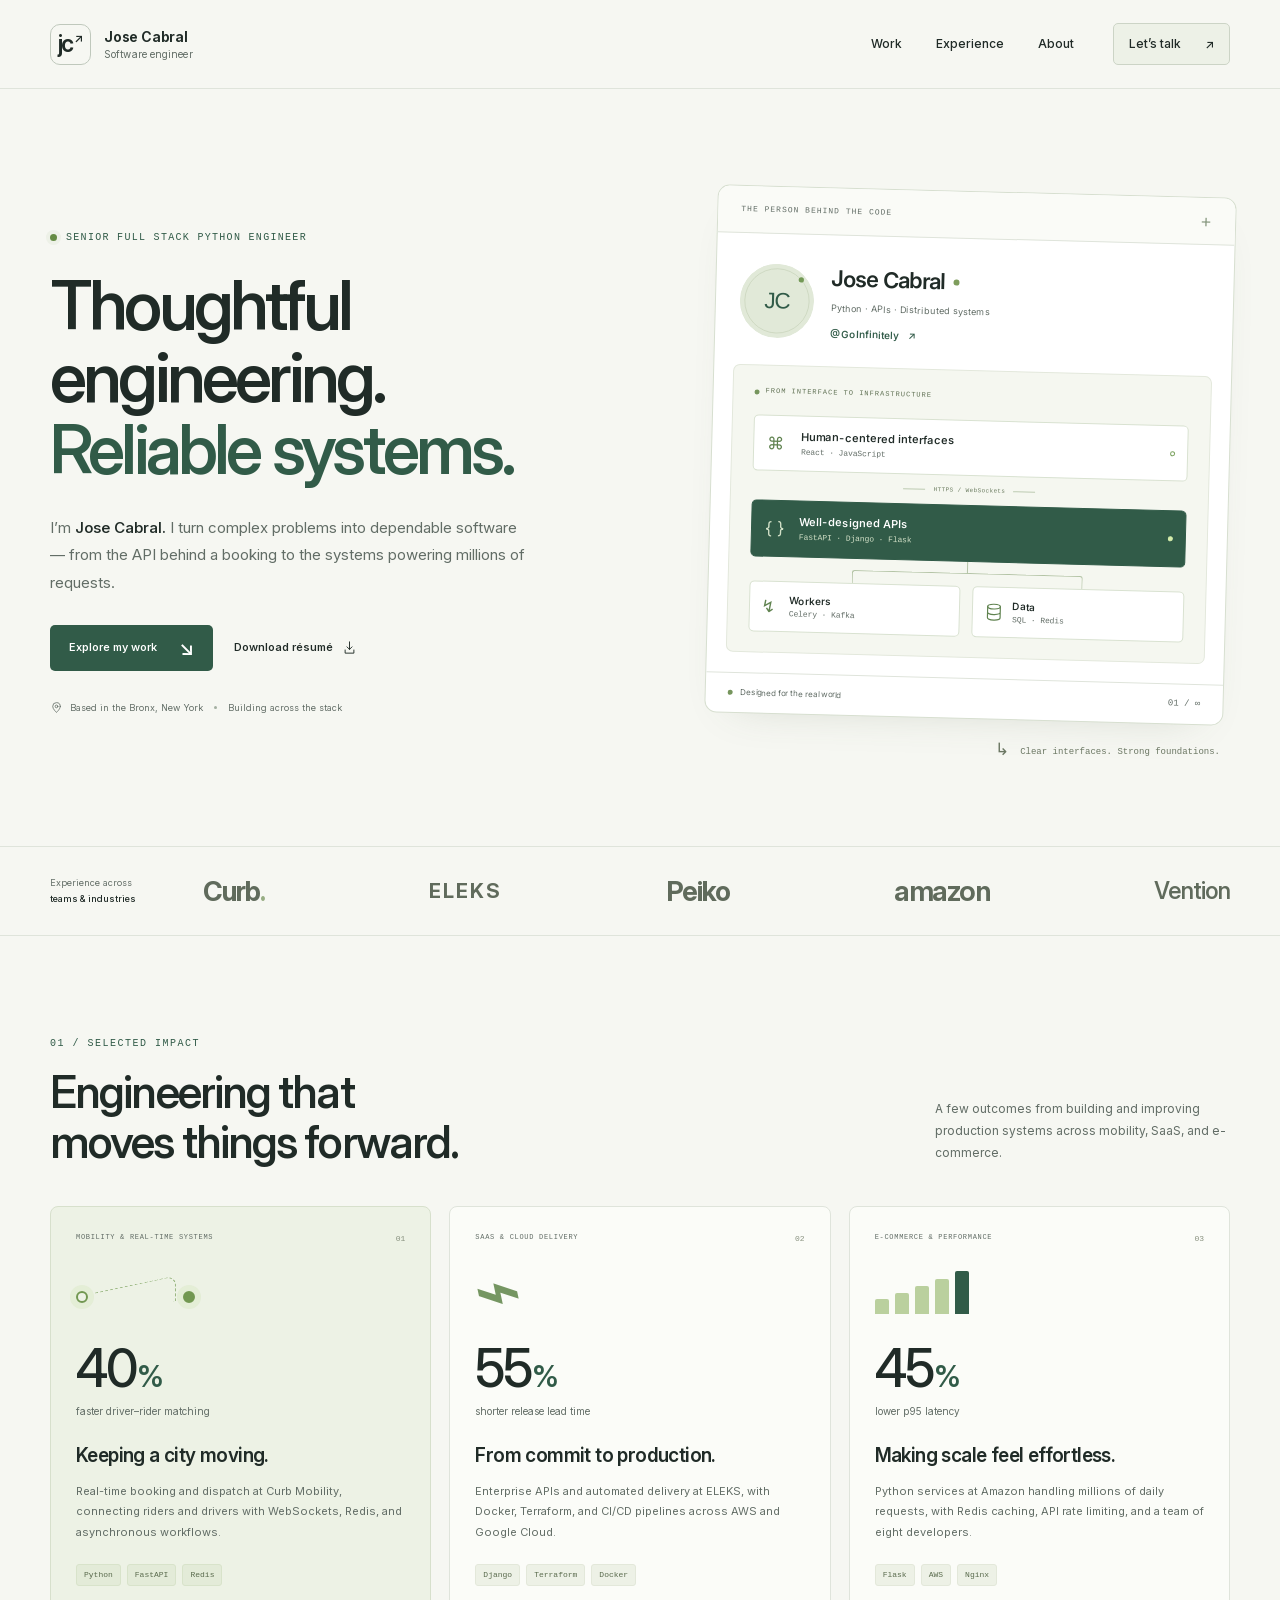
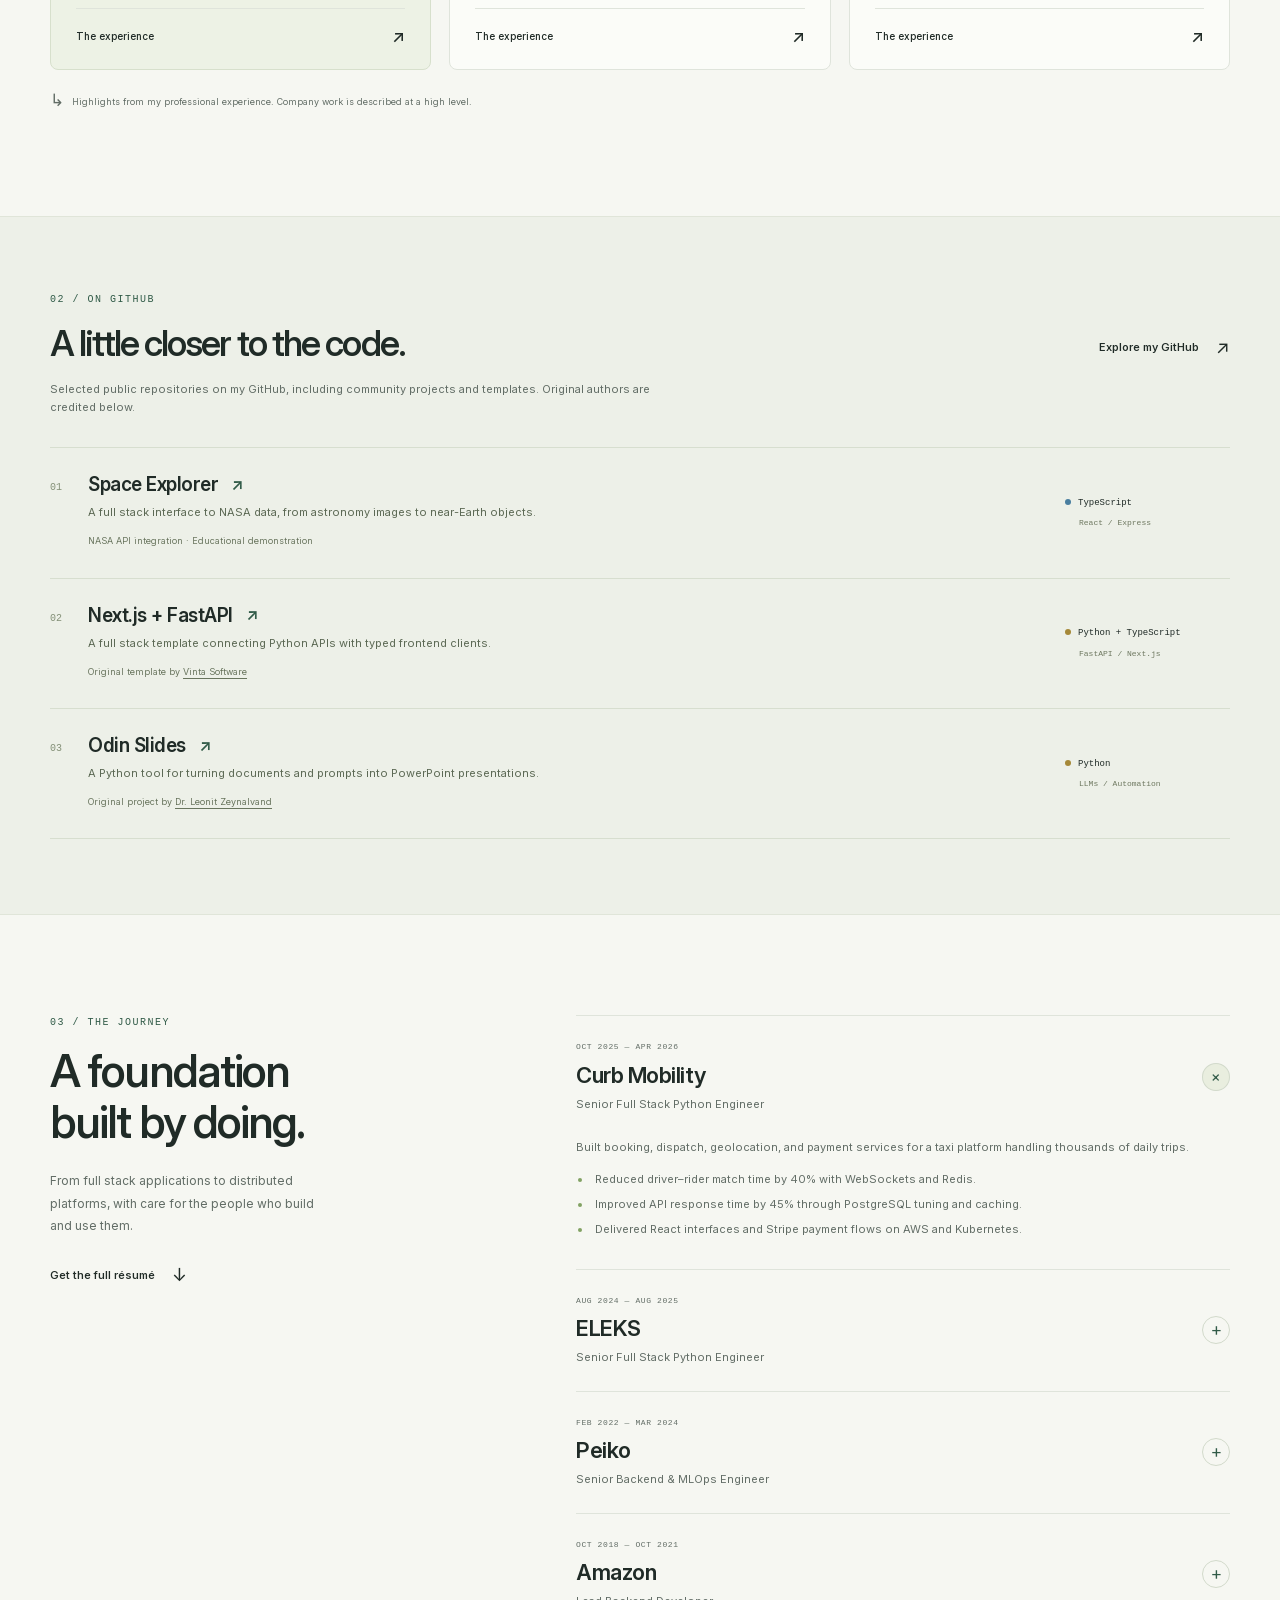
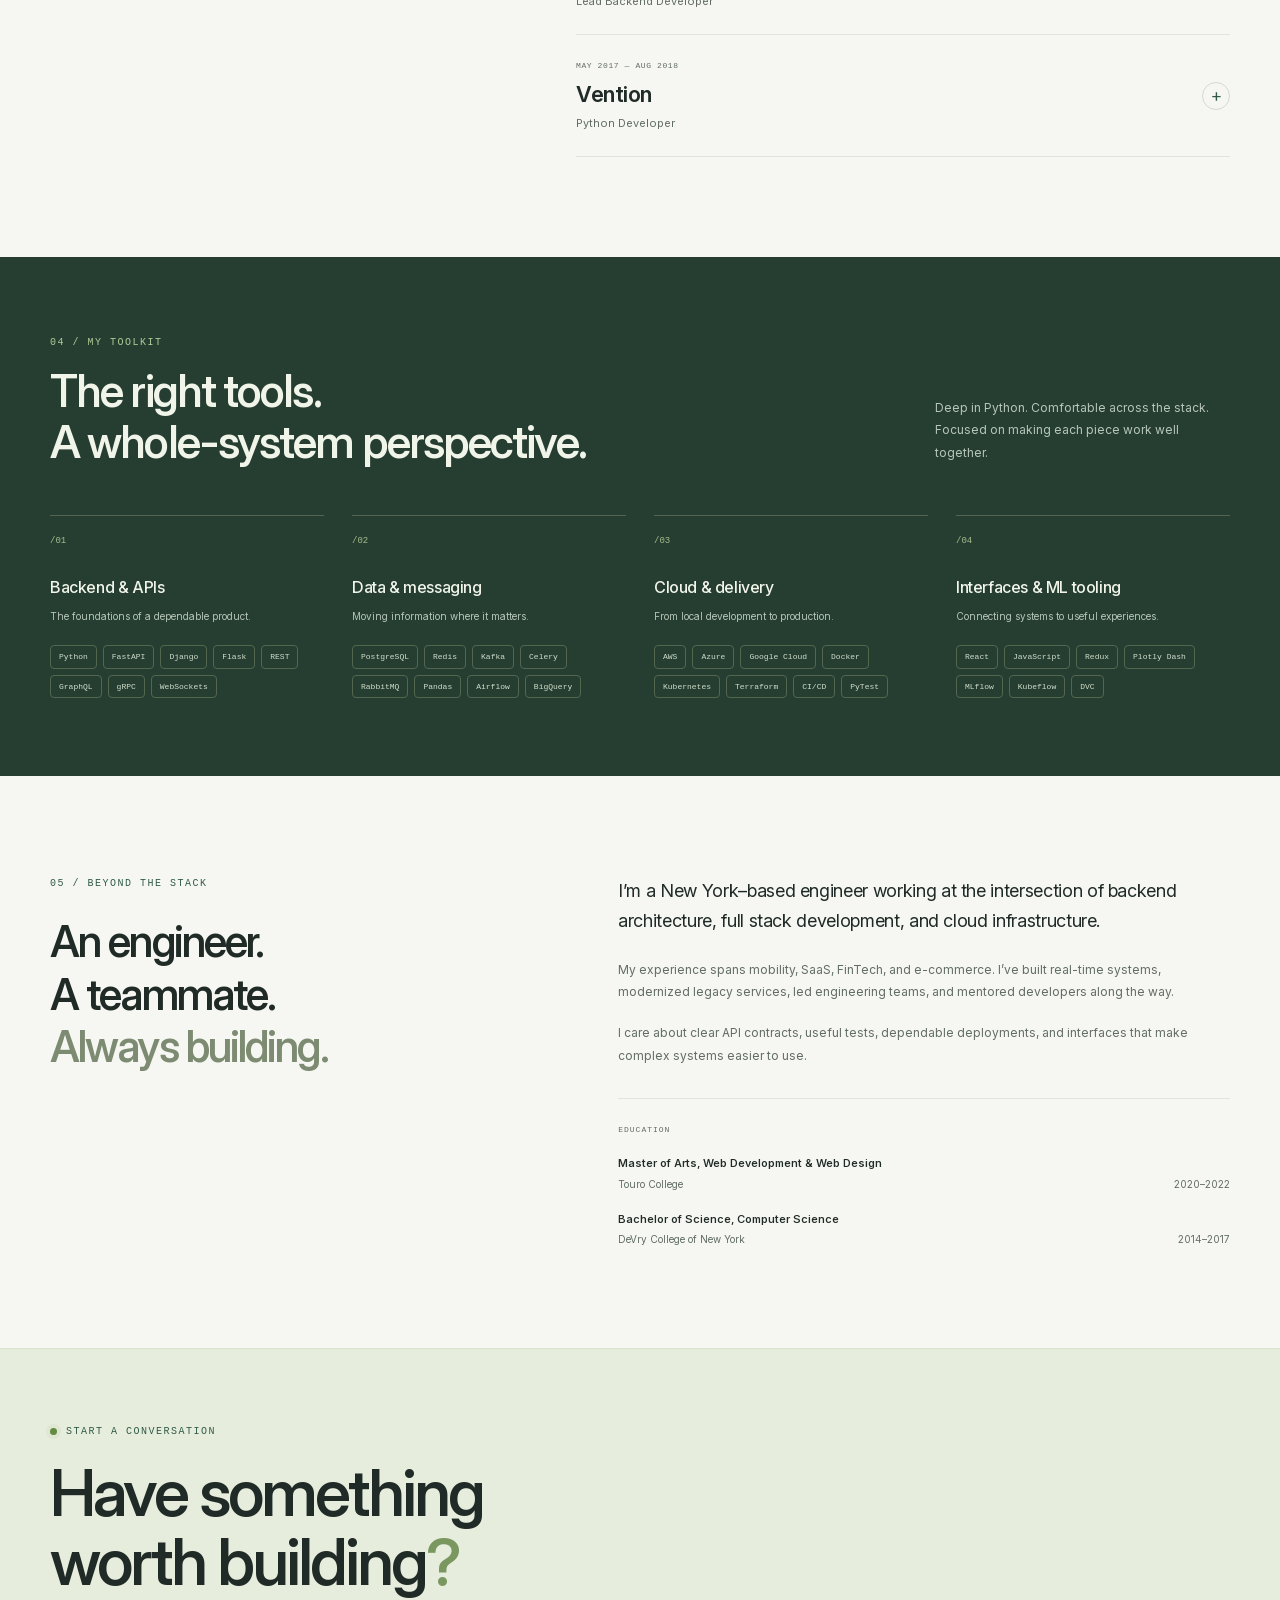
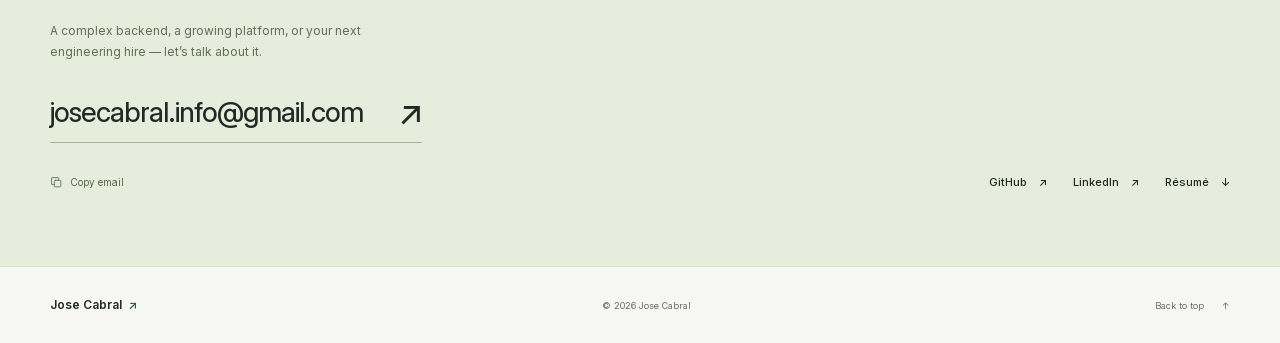
==== docs/index.html @ 4112be31 "Build Jose Cabral portfolio for GitHub Pages" ====
<!doctype html>
<html lang="en">
<head>
  <meta charset="utf-8">
  <meta name="viewport" content="width=device-width, initial-scale=1">
  <meta name="theme-color" content="#f6f7f2">
  <meta name="description" content="Jose Cabral is a senior full stack Python engineer in New York, building reliable APIs, real-time platforms, and distributed systems.">
  <meta property="og:type" content="website">
  <meta property="og:title" content="Jose Cabral — Senior Full Stack Python Engineer">
  <meta property="og:description" content="Thoughtful engineering. Reliable systems. Explore my work in Python, APIs, real-time platforms, and cloud infrastructure.">
  <meta property="og:url" content="https://goinfinitely.github.io/">
  <meta name="twitter:card" content="summary">
  <link rel="canonical" href="https://goinfinitely.github.io/">
  <link rel="icon" type="image/svg+xml" href="assets/favicon.svg">
  <link rel="stylesheet" href="styles.css">
  <script src="script.js" defer></script>
  <title>Jose Cabral — Senior Full Stack Python Engineer</title>
  <script type="application/ld+json">
    {"@context":"https://schema.org","@type":"Person","name":"Jose Cabral","url":"https://goinfinitely.github.io/","jobTitle":"Senior Full Stack Python Engineer","sameAs":["https://github.com/GoInfinitely","https://www.linkedin.com/in/jc-mtd/"],"knowsAbout":["Python","API design","Distributed systems","Cloud infrastructure","React"]}
  </script>
</head>
<body>
  <a class="skip-link" href="#main">Skip to content</a>
  <header class="site-header">
    <div class="container header-inner">
      <a class="brand" href="#home" aria-label="Jose Cabral, home"><span class="brand-mark" aria-hidden="true">jc<span>↗</span></span><span>Jose Cabral<span class="brand-subtitle">Software engineer</span></span></a>
      <button class="menu-toggle" type="button" aria-expanded="false" aria-controls="main-navigation"><span>Menu</span><svg aria-hidden="true" viewBox="0 0 24 24"><path d="M4 8h16M4 16h16"/></svg></button>
      <nav class="main-nav" id="main-navigation" aria-label="Main navigation">
        <a href="#work">Work</a><a href="#experience">Experience</a><a href="#about">About</a><a class="nav-contact" href="#contact">Let’s talk <span aria-hidden="true">↗</span></a>
      </nav>
    </div>
  </header>

  <main id="main">
    <section class="hero container" id="home" aria-labelledby="hero-title">
      <div class="hero-copy">
        <p class="eyebrow"><span class="status-dot" aria-hidden="true"></span> Senior full stack Python engineer</p>
        <h1 id="hero-title">Thoughtful<br>engineering.<br><span>Reliable systems.</span></h1>
        <p class="hero-intro">I’m <strong>Jose Cabral.</strong> I turn complex problems into dependable software — from the API behind a booking to the systems powering millions of requests.</p>
        <div class="hero-actions"><a class="button button-primary" href="#work">Explore my work <span aria-hidden="true">↘</span></a><a class="button button-text" href="assets/jose-cabral-resume.pdf" download>Download résumé <svg class="icon" aria-hidden="true" viewBox="0 0 24 24"><path d="M12 3v12m-4-4 4 4 4-4M5 16v5h14v-5"/></svg></a></div>
        <div class="hero-location"><svg class="icon" aria-hidden="true" viewBox="0 0 24 24"><path d="M19 10c0 5-7 11-7 11S5 15 5 10a7 7 0 0 1 14 0Z"/><circle cx="12" cy="10" r="2.5"/></svg> Based in the Bronx, New York <span class="location-divider" aria-hidden="true"></span> Building across the stack</div>
      </div>
      <div class="hero-visual">
        <div class="engineer-card">
          <div class="card-topline"><span class="mono">THE PERSON BEHIND THE CODE</span><span class="tiny-cross" aria-hidden="true">+</span></div>
          <div class="profile-row">
            <!-- Replace this monogram with assets/jose-cabral.png once the original portrait is supplied. -->
            <img class="portrait" src="assets/portrait.svg" alt="JC monogram" width="84" height="84">
            <div><p class="profile-name">Jose Cabral<span class="profile-dot" aria-hidden="true"></span></p><p class="profile-role">Python · APIs · Distributed systems</p><a class="profile-handle" href="https://github.com/GoInfinitely" target="_blank" rel="noopener noreferrer">@GoInfinitely <span aria-hidden="true">↗</span></a></div>
          </div>
          <div class="architecture" aria-label="My engineering focus: interfaces connected to APIs, workers, and data systems">
            <div class="architecture-caption"><span class="small-dot" aria-hidden="true"></span> FROM INTERFACE TO INFRASTRUCTURE</div>
            <div class="system-node interface-node"><span class="node-icon" aria-hidden="true">⌘</span><span>Human-centered interfaces<small>React · JavaScript</small></span><span class="node-status" aria-hidden="true"></span></div>
            <div class="connector" aria-hidden="true"><span></span><span>HTTPS / WebSockets</span><span></span></div>
            <div class="system-node api-node"><span class="node-icon" aria-hidden="true">{ }</span><span>Well-designed APIs<small>FastAPI · Django · Flask</small></span><span class="node-status" aria-hidden="true"></span></div>
            <div class="branch-connector" aria-hidden="true"></div>
            <div class="system-bottom"><div class="system-node"><span class="node-icon" aria-hidden="true">↯</span><span>Workers<small>Celery · Kafka</small></span></div><div class="system-node"><svg class="node-icon icon" aria-hidden="true" viewBox="0 0 24 24"><ellipse cx="12" cy="5" rx="8" ry="3"/><path d="M4 5v14c0 4 16 4 16 0V5M4 12c0 4 16 4 16 0"/></svg><span>Data<small>SQL · Redis</small></span></div></div>
          </div>
          <div class="card-footer"><span><span class="small-dot" aria-hidden="true"></span> Designed for the real world</span><span class="mono" aria-hidden="true">01 / ∞</span></div>
        </div>
        <div class="visual-note"><span aria-hidden="true">↳</span> Clear interfaces. Strong foundations.</div>
      </div>
    </section>

    <div class="career-strip"><div class="container career-strip-inner"><p>Experience across<br><strong>teams & industries</strong></p><div class="company-names" aria-label="Previous employers"><span>Curb<span class="wordmark-dot">.</span></span><span class="eleks-wordmark">ELEKS</span><span>Peiko</span><span class="amazon-wordmark">amazon</span><span class="vention-wordmark">Vention</span></div></div></div>

    <section class="section container" id="work" aria-labelledby="work-title">
      <div class="section-heading"><div><p class="eyebrow">01 / Selected impact</p><h2 id="work-title">Engineering that<br>moves things forward.</h2></div><p class="section-intro">A few outcomes from building and improving production systems across mobility, SaaS, and e-commerce.</p></div>
      <div class="impact-grid">
        <article class="impact-card impact-featured"><div class="impact-card-top"><span class="category">MOBILITY & REAL-TIME SYSTEMS</span><span class="project-number">01</span></div><div class="impact-symbol route-symbol" aria-hidden="true"><span></span><i></i><span></span></div><div class="impact-metric">40<span>%</span><small>faster driver–rider matching</small></div><h3>Keeping a city moving.</h3><p>Real-time booking and dispatch at Curb Mobility, connecting riders and drivers with WebSockets, Redis, and asynchronous workflows.</p><div class="tags"><span>Python</span><span>FastAPI</span><span>Redis</span></div><a class="card-link" href="#curb">The experience <span aria-hidden="true">↗</span></a></article>
        <article class="impact-card"><div class="impact-card-top"><span class="category">SAAS & CLOUD DELIVERY</span><span class="project-number">02</span></div><div class="impact-symbol release-symbol" aria-hidden="true"><span>⌁</span></div><div class="impact-metric">55<span>%</span><small>shorter release lead time</small></div><h3>From commit to production.</h3><p>Enterprise APIs and automated delivery at ELEKS, with Docker, Terraform, and CI/CD pipelines across AWS and Google Cloud.</p><div class="tags"><span>Django</span><span>Terraform</span><span>Docker</span></div><a class="card-link" href="#eleks">The experience <span aria-hidden="true">↗</span></a></article>
        <article class="impact-card"><div class="impact-card-top"><span class="category">E-COMMERCE & PERFORMANCE</span><span class="project-number">03</span></div><div class="impact-symbol performance-symbol" aria-hidden="true"><i></i><i></i><i></i><i></i><i></i></div><div class="impact-metric">45<span>%</span><small>lower p95 latency</small></div><h3>Making scale feel effortless.</h3><p>Python services at Amazon handling millions of daily requests, with Redis caching, API rate limiting, and a team of eight developers.</p><div class="tags"><span>Flask</span><span>AWS</span><span>Nginx</span></div><a class="card-link" href="#amazon">The experience <span aria-hidden="true">↗</span></a></article>
      </div>
      <div class="section-footnote"><span aria-hidden="true">↳</span> Highlights from my professional experience. Company work is described at a high level.</div>
    </section>

    <section class="code-section section" aria-labelledby="code-title"><div class="container">
      <div class="section-heading"><div><p class="eyebrow">02 / On GitHub</p><h2 id="code-title">A little closer to the code.</h2></div><a class="text-link" href="https://github.com/GoInfinitely?tab=repositories" target="_blank" rel="noopener noreferrer">Explore my GitHub <span aria-hidden="true">↗</span></a></div>
      <p class="code-intro">Selected public repositories on my GitHub, including community projects and templates. Original authors are credited below.</p>
      <div class="repo-list">
        <article class="repo-row"><span class="repo-index" aria-hidden="true">01</span><div class="repo-main"><h3><a href="https://github.com/GoInfinitely/space-explorer" target="_blank" rel="noopener noreferrer">Space Explorer <span aria-hidden="true">↗</span></a></h3><p>A full stack interface to NASA data, from astronomy images to near-Earth objects.</p><span class="repo-credit">NASA API integration · Educational demonstration</span></div><div class="repo-stack"><span class="language-dot typescript" aria-hidden="true"></span>TypeScript <span>React / Express</span></div></article>
        <article class="repo-row"><span class="repo-index" aria-hidden="true">02</span><div class="repo-main"><h3><a href="https://github.com/GoInfinitely/nextjs-fastapi" target="_blank" rel="noopener noreferrer">Next.js + FastAPI <span aria-hidden="true">↗</span></a></h3><p>A full stack template connecting Python APIs with typed frontend clients.</p><span class="repo-credit">Original template by <a href="https://github.com/vintasoftware/nextjs-fastapi-template" target="_blank" rel="noopener noreferrer">Vinta Software</a></span></div><div class="repo-stack"><span class="language-dot python" aria-hidden="true"></span>Python + TypeScript <span>FastAPI / Next.js</span></div></article>
        <article class="repo-row"><span class="repo-index" aria-hidden="true">03</span><div class="repo-main"><h3><a href="https://github.com/GoInfinitely/odin-slides" target="_blank" rel="noopener noreferrer">Odin Slides <span aria-hidden="true">↗</span></a></h3><p>A Python tool for turning documents and prompts into PowerPoint presentations.</p><span class="repo-credit">Original project by <a href="https://github.com/leonid20000/odin-slides" target="_blank" rel="noopener noreferrer">Dr. Leonit Zeynalvand</a></span></div><div class="repo-stack"><span class="language-dot python" aria-hidden="true"></span>Python <span>LLMs / Automation</span></div></article>
      </div>
    </div></section>

    <section class="section container experience-section" id="experience" aria-labelledby="experience-title">
      <div class="experience-heading"><p class="eyebrow">03 / The journey</p><h2 id="experience-title">A foundation<br>built by doing.</h2><p>From full stack applications to distributed platforms, with care for the people who build and use them.</p><a class="text-link" href="assets/jose-cabral-resume.pdf" download>Get the full résumé <span aria-hidden="true">↓</span></a></div>
      <div class="timeline">
        <details class="experience-item" id="curb" open><summary><div><span class="experience-date">OCT 2025 — APR 2026</span><h3>Curb Mobility</h3><span class="experience-role">Senior Full Stack Python Engineer</span></div><span class="expand-icon" aria-hidden="true">+</span></summary><div class="experience-details"><p>Built booking, dispatch, geolocation, and payment services for a taxi platform handling thousands of daily trips.</p><ul><li>Reduced driver–rider match time by 40% with WebSockets and Redis.</li><li>Improved API response time by 45% through PostgreSQL tuning and caching.</li><li>Delivered React interfaces and Stripe payment flows on AWS and Kubernetes.</li></ul></div></details>
        <details class="experience-item" id="eleks"><summary><div><span class="experience-date">AUG 2024 — AUG 2025</span><h3>ELEKS</h3><span class="experience-role">Senior Full Stack Python Engineer</span></div><span class="expand-icon" aria-hidden="true">+</span></summary><div class="experience-details"><p>Delivered enterprise SaaS features, scalable APIs, and event-driven services with FastAPI, Django, Kafka, and Celery.</p><ul><li>Shortened release lead time by 55% with automated CI/CD pipelines.</li><li>Accelerated terabyte-scale ETL pipelines by 60%.</li><li>Raised test coverage to 90% with automated PyTest suites.</li></ul></div></details>
        <details class="experience-item" id="peiko"><summary><div><span class="experience-date">FEB 2022 — MAR 2024</span><h3>Peiko</h3><span class="experience-role">Senior Backend & MLOps Engineer</span></div><span class="expand-icon" aria-hidden="true">+</span></summary><div class="experience-details"><p>Modernized backend services and data infrastructure for FinTech platforms across AWS, Azure, and Google Cloud.</p><ul><li>Raised release frequency by 45% through a migration to microservices.</li><li>Improved reliability by 40% with Docker and Kubernetes deployments.</li><li>Built streaming pipelines, subscription billing, and reporting APIs.</li></ul></div></details>
        <details class="experience-item" id="amazon"><summary><div><span class="experience-date">OCT 2018 — OCT 2021</span><h3>Amazon</h3><span class="experience-role">Lead Backend Developer</span></div><span class="expand-icon" aria-hidden="true">+</span></summary><div class="experience-details"><p>Led eight developers modernizing Python services for e-commerce applications serving millions of requests each day.</p><ul><li>Reduced p95 latency by 45% using Redis caching and Nginx rate limiting.</li><li>Created asynchronous order processing and inventory synchronization with Celery.</li><li>Built data pipelines with Airflow and automated zero-downtime deployments.</li></ul></div></details>
        <details class="experience-item" id="vention"><summary><div><span class="experience-date">MAY 2017 — AUG 2018</span><h3>Vention</h3><span class="experience-role">Python Developer</span></div><span class="expand-icon" aria-hidden="true">+</span></summary><div class="experience-details"><p>Built full stack applications using Django, Flask, and React, alongside real-time data APIs and cloud infrastructure.</p><ul><li>Increased deployment speed by 50% through service decomposition.</li><li>Improved database performance by 40% through SQL and NoSQL query tuning.</li><li>Coached junior developers on Flask and Django development practices.</li></ul></div></details>
      </div>
    </section>

    <section class="expertise-section section" aria-labelledby="expertise-title"><div class="container"><div class="section-heading"><div><p class="eyebrow">04 / My toolkit</p><h2 id="expertise-title">The right tools.<br>A whole-system perspective.</h2></div><p class="section-intro">Deep in Python. Comfortable across the stack. Focused on making each piece work well together.</p></div><div class="expertise-grid">
      <div class="expertise-group"><span class="expertise-number">/01</span><h3>Backend & APIs</h3><p>The foundations of a dependable product.</p><div class="skill-tags"><span>Python</span><span>FastAPI</span><span>Django</span><span>Flask</span><span>REST</span><span>GraphQL</span><span>gRPC</span><span>WebSockets</span></div></div>
      <div class="expertise-group"><span class="expertise-number">/02</span><h3>Data & messaging</h3><p>Moving information where it matters.</p><div class="skill-tags"><span>PostgreSQL</span><span>Redis</span><span>Kafka</span><span>Celery</span><span>RabbitMQ</span><span>Pandas</span><span>Airflow</span><span>BigQuery</span></div></div>
      <div class="expertise-group"><span class="expertise-number">/03</span><h3>Cloud & delivery</h3><p>From local development to production.</p><div class="skill-tags"><span>AWS</span><span>Azure</span><span>Google Cloud</span><span>Docker</span><span>Kubernetes</span><span>Terraform</span><span>CI/CD</span><span>PyTest</span></div></div>
      <div class="expertise-group"><span class="expertise-number">/04</span><h3>Interfaces & ML tooling</h3><p>Connecting systems to useful experiences.</p><div class="skill-tags"><span>React</span><span>JavaScript</span><span>Redux</span><span>Plotly Dash</span><span>MLflow</span><span>Kubeflow</span><span>DVC</span></div></div>
    </div></div></section>

    <section class="section container about-section" id="about" aria-labelledby="about-title"><div><p class="eyebrow">05 / Beyond the stack</p><h2 id="about-title">An engineer.<br>A teammate.<br><span class="muted-heading">Always building.</span></h2></div><div class="about-copy"><p class="large-copy">I’m a New York–based engineer working at the intersection of backend architecture, full stack development, and cloud infrastructure.</p><p>My experience spans mobility, SaaS, FinTech, and e-commerce. I’ve built real-time systems, modernized legacy services, led engineering teams, and mentored developers along the way.</p><p>I care about clear API contracts, useful tests, dependable deployments, and interfaces that make complex systems easier to use.</p><div class="education"><span class="mono">EDUCATION</span><div><h3>Master of Arts, Web Development & Web Design</h3><p>Touro College <span>2020–2022</span></p></div><div><h3>Bachelor of Science, Computer Science</h3><p>DeVry College of New York <span>2014–2017</span></p></div></div></div></section>

    <section class="contact-section" id="contact" aria-labelledby="contact-title"><div class="container contact-inner"><p class="eyebrow"><span class="status-dot" aria-hidden="true"></span> Start a conversation</p><h2 id="contact-title">Have something<br>worth building<span>?</span></h2><p>A complex backend, a growing platform, or your next engineering hire — let’s talk about it.</p><a class="contact-email" href="mailto:josecabral.info@gmail.com">josecabral.info@gmail.com <span aria-hidden="true">↗</span></a><div class="contact-bottom"><button class="copy-email" type="button" data-email="josecabral.info@gmail.com"><svg class="icon" aria-hidden="true" viewBox="0 0 24 24"><rect x="8" y="8" width="12" height="12" rx="2"/><path d="M16 8V4a1 1 0 0 0-1-1H4a1 1 0 0 0-1 1v11a1 1 0 0 0 1 1h4"/></svg><span>Copy email</span></button><div class="social-links"><a href="https://github.com/GoInfinitely" target="_blank" rel="noopener noreferrer">GitHub <span aria-hidden="true">↗</span></a><a href="https://www.linkedin.com/in/jc-mtd/" target="_blank" rel="noopener noreferrer">LinkedIn <span aria-hidden="true">↗</span></a><a href="assets/jose-cabral-resume.pdf" download>Résumé <span aria-hidden="true">↓</span></a></div></div><p class="copy-status" role="status" aria-live="polite"></p></div></section>
  </main>
  <footer class="site-footer container"><a class="footer-brand" href="#home">Jose Cabral<span aria-hidden="true">↗</span></a><p>© <span id="year">2026</span> Jose Cabral</p><a href="#home">Back to top <span aria-hidden="true">↑</span></a></footer>
</body>
</html>
---- docs/styles.css ----
@font-face{font-family:Inter;src:url('assets/inter-latin.woff2') format('woff2');font-style:normal;font-weight:100 900;font-display:swap}
:root{--paper:#f6f7f2;--white:#fff;--ink:#202b27;--muted:#626d66;--green:#315b48;--lime:#d5edab;--line:#dfe4db;--pale:#edf1e7;--mono:'SFMono-Regular',Consolas,'Liberation Mono',monospace}
*{box-sizing:border-box}
html{scroll-behavior:smooth;scroll-padding-top:108px}
body{margin:0;background:var(--paper);color:var(--ink);font-family:Inter,-apple-system,BlinkMacSystemFont,'Segoe UI',sans-serif;font-size:15px;line-height:1.7;-webkit-font-smoothing:antialiased}
::selection{background:var(--lime);color:var(--ink)}
a{color:inherit;text-decoration:none}
button{font:inherit}
button,a,summary{-webkit-tap-highlight-color:transparent}
button,a,summary{touch-action:manipulation}
a:focus-visible,button:focus-visible,summary:focus-visible{outline:3px solid #608c39;outline-offset:6px;border-radius:3px}
button{cursor:pointer}
svg{display:inline-block;fill:none;stroke:currentColor;stroke-width:1.5;stroke-linecap:round;stroke-linejoin:round}
h1,h2,h3,p{margin-top:0}
h1,h2,h3{line-height:1.12}
h2{font-size:clamp(32px,3.5vw,45px);font-weight:550;letter-spacing:-1.9px;margin-bottom:0}
h3{font-weight:600}
.container{width:min(1180px,calc(100% - 96px));margin-inline:auto}
.icon{width:19px;height:19px;flex-shrink:0;vertical-align:middle}
.mono,.eyebrow,.category,.experience-date,.repo-index,.project-number,.expertise-number{font-family:var(--mono)}
.eyebrow{font-size:10px;line-height:1.5;font-weight:500;letter-spacing:1.5px;text-transform:uppercase;color:var(--green);display:flex;align-items:center;gap:9px;margin-bottom:24px}
.status-dot{width:7px;height:7px;border-radius:50%;background:#648b43;box-shadow:0 0 0 4px #648b4310;flex-shrink:0}
.small-dot{display:inline-block;width:5px;height:5px;border-radius:50%;background:#76955d}
.skip-link{position:fixed;top:12px;left:12px;background:var(--ink);color:white;padding:12px 18px;z-index:100;transform:translateY(-160%)}
.skip-link:focus{transform:translateY(0)}
.site-header{position:sticky;top:0;z-index:20;background:#f6f7f2f5;backdrop-filter:blur(15px);border-bottom:1px solid var(--line)}
.header-inner{height:88px;display:flex;justify-content:space-between;align-items:center}
.brand{display:flex;gap:13px;align-items:center;font-size:14px;font-weight:650;line-height:1.5;letter-spacing:-.2px}
.brand-mark{display:flex;align-items:center;justify-content:center;width:41px;height:41px;border:1px solid #bfc8bc;border-radius:10px;font-size:23px;font-weight:600;letter-spacing:-2px;gap:2px}
.brand-mark>span{font-size:12px;align-self:flex-start;padding-top:4px;letter-spacing:0}
.brand-subtitle{display:block;color:var(--muted);font-size:10px;font-weight:400;letter-spacing:.1px}
.main-nav{display:flex;align-items:center;gap:34px;font-size:12px;font-weight:500}
.main-nav a{transition:color .2s}
.main-nav a:hover{color:var(--green)}
.main-nav .nav-contact{border:1px solid #ccd4c6;border-radius:5px;padding:10px 15px;margin-left:5px;display:flex;gap:24px;background:#edf1e7}
.menu-toggle{display:none}
.hero{padding-top:90px;padding-bottom:80px;display:grid;grid-template-columns:1.14fr 1fr;gap:70px;align-items:center}
.hero .eyebrow{margin-bottom:25px;font-size:10px;letter-spacing:1.3px}
h1{font-size:clamp(45px,5.3vw,68px);font-weight:560;line-height:1.06;letter-spacing:-3.8px;margin-bottom:28px}
h1>span{color:var(--green)}
.hero-intro{max-width:485px;color:var(--muted);font-size:15px;line-height:1.85;margin-bottom:28px}
.hero-intro strong{font-weight:550;color:var(--ink)}
.hero-actions{display:flex;align-items:center;gap:21px;flex-wrap:wrap}
.button{font-size:11px;font-weight:550;display:inline-flex;align-items:center;gap:22px;min-height:46px;border-radius:5px;transition:background .2s,transform .2s}
.button-primary{background:var(--green);color:#fff;padding:12px 19px}
.button-primary:hover{background:#254836;transform:translateY(-2px)}
.button-primary>span{font-size:20px;line-height:1}
.button-text{gap:9px;color:var(--ink)}
.button-text:hover{color:var(--green)}
.button-text .icon{width:15px;height:15px}
.hero-location{display:flex;align-items:center;gap:7px;margin-top:29px;font-size:9px;color:var(--muted);flex-wrap:wrap}
.hero-location .icon{width:13px;height:13px}
.location-divider{width:3px;height:3px;border-radius:50%;background:#a3afa1;margin-inline:4px}
.hero-visual{position:relative;padding:12px 0 0}
.engineer-card{background:#fff;border:1px solid #d7dfd0;border-radius:12px;box-shadow:0 18px 45px -30px #53634b40;transform:rotate(1.5deg);overflow:hidden;position:relative}
.card-topline{display:flex;justify-content:space-between;align-items:center;padding:14px 23px;border-bottom:1px solid var(--line);background:#fafbf7}
.card-topline .mono{font-size:8px;letter-spacing:1px;color:var(--muted)}
.tiny-cross{line-height:1;color:#94a38d;font-size:18px}
.profile-row{display:flex;gap:17px;align-items:center;padding:25px 24px 22px}
.portrait{width:74px;height:74px;object-fit:cover;object-position:center;border-radius:50%;background:#e5ebdf;flex-shrink:0}
.profile-name{font-weight:600;font-size:22px;letter-spacing:-.7px;margin-bottom:3px;display:flex;align-items:center;gap:9px}
.profile-dot{background:#7e9d5c;border-radius:50%;width:6px;height:6px}
.profile-role{font-size:9px;color:var(--muted);margin:0 0 3px}
.profile-handle{font-size:10px;color:var(--green);font-weight:550}
.profile-handle span{margin-left:6px}
.architecture{margin:0 19px 20px;padding:20px 21px;background-color:#f5f7f0;background-image:radial-gradient(#d9e0d0 .7px,transparent .7px);background-size:12px 12px;border:1px solid #e3e8dc;border-radius:7px}
.architecture-caption{font-family:var(--mono);font-size:7px;letter-spacing:1px;color:#617255;display:flex;gap:6px;align-items:center;margin-bottom:17px}
.system-node{display:flex;align-items:center;gap:11px;background:#fff;padding:12px 13px;border:1px solid #d9e2d1;border-radius:5px;font-size:11px;font-weight:550;position:relative;line-height:1.6}
.system-node small{display:block;font-family:var(--mono);font-size:8px;font-weight:400;letter-spacing:-.1px;color:var(--muted)}
.node-icon{font-size:17px;color:#608350;font-weight:400;width:23px;flex-shrink:0;line-height:1}
.node-status{position:absolute;right:12px;width:5px;height:5px;border:1px solid #7da361;border-radius:50%}
.api-node{background:var(--green);border-color:var(--green);color:#fff}
.api-node small,.api-node .node-icon{color:#d2e0c7}
.api-node .node-status{background:var(--lime);border-color:var(--lime)}
.connector{display:flex;align-items:center;justify-content:center;gap:8px;height:29px;font-size:6px;letter-spacing:.4px;font-family:var(--mono);color:#6c7d61}
.connector span:first-child,.connector span:last-child{width:22px;height:1px;background:#bdcbb2}
.branch-connector{height:24px;width:53%;margin:auto;position:relative}
.branch-connector:before{content:'';position:absolute;width:1px;height:12px;top:0;left:50%;background:#b4c4a6}
.branch-connector:after{content:'';position:absolute;left:0;right:0;top:11px;bottom:0;border:1px solid #b4c4a6;border-bottom:0;border-radius:3px 3px 0 0}
.system-bottom{display:grid;grid-template-columns:1fr 1fr;gap:12px}
.system-bottom .system-node{padding:10px 11px;gap:8px;font-size:10px}
.system-bottom .node-icon{width:20px}
.card-footer{padding:12px 22px;border-top:1px solid var(--line);font-size:8px;color:var(--muted);display:flex;align-items:center;justify-content:space-between}
.card-footer>span:first-child{display:flex;align-items:center;gap:7px}
.card-footer .mono{font-size:9px}
.visual-note{font-family:var(--mono);font-size:9px;color:#6c7864;margin-top:18px;text-align:right;padding-right:10px}
.visual-note span{font-size:17px;vertical-align:middle;margin-right:6px}
.career-strip{border-block:1px solid var(--line)}
.career-strip-inner{display:flex;align-items:center;gap:67px;padding-block:28px}
.career-strip p{font-size:9px;line-height:1.8;color:var(--muted);flex-shrink:0;margin:0}
.career-strip strong{font-weight:500;color:var(--ink)}
.company-names{display:flex;align-items:center;justify-content:space-between;gap:30px;flex:1;color:#606b5c}
.company-names>span{font-size:27px;font-weight:700;line-height:1;letter-spacing:-1px}
.wordmark-dot{color:#97ad83}
.company-names .eleks-wordmark{letter-spacing:2px;font-size:20px}
.company-names .amazon-wordmark{font-weight:650;letter-spacing:-1.5px;font-size:28px}
.company-names .vention-wordmark{font-size:23px;font-weight:550}
.section{padding-block:100px}
.section-heading{display:flex;justify-content:space-between;align-items:flex-end;gap:45px;margin-bottom:38px}
.section-heading .eyebrow{margin-bottom:16px}
.section-intro{max-width:295px;font-size:12px;color:var(--muted);line-height:1.85;margin-bottom:3px}
.impact-grid{display:grid;grid-template-columns:repeat(3,1fr);gap:18px}
.impact-card{padding:25px 25px 18px;border:1px solid var(--line);border-radius:8px;background:#fbfcf8;display:flex;flex-direction:column;position:relative;overflow:hidden}
.impact-card-top{display:flex;align-items:center;justify-content:space-between;gap:10px}
.category{font-size:7px;letter-spacing:.7px;color:var(--muted)}
.project-number{font-size:8px;color:#88917f}
.impact-symbol{height:63px;margin-top:20px;display:flex;align-items:center}
.route-symbol{gap:0}
.route-symbol>span{display:block;width:12px;height:12px;border-radius:50%;border:2px solid #729851;box-shadow:0 0 0 6px #c6dda740}
.route-symbol>span:last-child{background:#729851}
.route-symbol>i{display:block;width:81px;height:26px;border-top:1px dashed #9ab782;border-right:1px dashed #9ab782;transform:skewY(-12deg);border-radius:0 10px 0 0;margin:0 7px}
.release-symbol span{font-size:79px;font-family:var(--mono);line-height:1;font-weight:400;color:#759662;transform:rotate(-12deg)}
.performance-symbol{gap:6px;align-items:flex-end;padding-bottom:14px}
.performance-symbol i{width:14px;background:#bad09e;border-radius:2px 2px 0 0;height:15px}
.performance-symbol i:nth-child(2){height:21px}.performance-symbol i:nth-child(3){height:28px}.performance-symbol i:nth-child(4){height:35px}.performance-symbol i:nth-child(5){height:43px;background:var(--green)}
.impact-metric{font-size:52px;line-height:1.1;letter-spacing:-2px;font-weight:500;margin:12px 0 25px}
.impact-metric>span{font-size:30px;letter-spacing:-1px;margin-left:1px;color:var(--green)}
.impact-metric small{display:block;font-size:10px;letter-spacing:0;margin-top:7px;line-height:1.5;color:var(--muted);font-weight:400}
.impact-card h3{font-size:19px;letter-spacing:-.6px;margin-bottom:12px;line-height:1.3}
.impact-card>p{font-size:11px;line-height:1.85;color:var(--muted);margin-bottom:22px;flex:1}
.tags{display:flex;flex-wrap:wrap;gap:6px;margin-bottom:22px}
.tags>span{font-size:8px;font-family:var(--mono);padding:3px 7px;background:#edf1e6;border:1px solid #e3e8da;border-radius:3px;color:#596a4c}
.card-link{display:flex;justify-content:space-between;border-top:1px solid var(--line);padding-top:13px;font-size:10px;font-weight:500;align-items:center}
.card-link>span{font-size:17px;transition:transform .2s}
.card-link:hover>span{transform:translate(2px,-2px)}
.impact-featured{background:#edf2e5;border-color:#d7e0cc}
.impact-featured .tags>span{background:#e3ebd8;border-color:#d8e3ca}
.section-footnote{display:flex;align-items:center;gap:8px;color:var(--muted);font-size:9px;margin-top:18px}
.section-footnote>span{font-family:var(--mono);font-size:17px}
.code-section{background:#edf0e8;border-block:1px solid #e0e5d9;padding-block:75px}
.code-section h2{font-size:36px}
.code-section .section-heading{margin-bottom:16px}
.text-link{font-size:11px;font-weight:550;display:inline-flex;align-items:center;gap:17px;white-space:nowrap;min-height:32px}
.text-link:hover{color:var(--green)}
.text-link>span{font-size:18px;font-weight:400}
.code-intro{font-size:11px;color:var(--muted);max-width:620px;margin-bottom:30px}
.repo-row{display:flex;align-items:center;gap:26px;border-top:1px solid #d7decf;padding:26px 0}
.repo-row:last-child{border-bottom:1px solid #d7decf}
.repo-index{color:#849077;font-size:10px;align-self:flex-start;margin-top:5px}
.repo-main{flex:1}
.repo-main h3{font-size:19px;letter-spacing:-.5px;margin-bottom:8px}
.repo-main h3 a{display:inline-flex;align-items:center;gap:13px}
.repo-main h3 a>span{font-size:16px;color:var(--green);transition:transform .2s}
.repo-main h3 a:hover>span{transform:translate(2px,-2px)}
.repo-main p{font-size:11px;color:#5c6954;margin-bottom:4px}
.repo-credit{font-size:9px;color:#69755e}
.repo-credit a{text-decoration:underline;text-underline-offset:3px}
.repo-stack{font-family:var(--mono);font-size:9px;min-width:165px}
.repo-stack>span:last-child{display:block;font-size:8px;color:#6d775f;margin-top:5px;margin-left:14px}
.language-dot{display:inline-block;width:6px;height:6px;border-radius:50%;margin-right:7px}
.language-dot.typescript{background:#497e9f}.language-dot.python{background:#a58838}
.experience-section{display:grid;grid-template-columns:1fr 1.5fr;gap:90px}
.experience-heading .eyebrow{margin-bottom:16px}
.experience-heading h2{margin-bottom:23px}
.experience-heading>p:not(.eyebrow){font-size:12px;line-height:1.9;max-width:270px;color:var(--muted);margin-bottom:21px}
.timeline{border-top:1px solid var(--line)}
.experience-item{border-bottom:1px solid var(--line);scroll-margin-top:110px}
.experience-item summary{list-style:none;display:flex;align-items:center;justify-content:space-between;gap:15px;cursor:pointer;padding:24px 0}
.experience-item summary::-webkit-details-marker{display:none}
.experience-date{font-size:8px;letter-spacing:.6px;color:var(--muted);display:block;margin-bottom:9px}
.experience-item h3{font-size:22px;letter-spacing:-.5px;margin-bottom:7px}
.experience-role{display:block;font-size:11px;color:var(--muted)}
.expand-icon{border:1px solid #d2dacb;border-radius:50%;width:28px;height:28px;display:flex;align-items:center;justify-content:center;font-size:18px;font-weight:350;color:var(--green);transition:transform .2s;flex-shrink:0}
.experience-item[open] .expand-icon{transform:rotate(45deg);background:#e9eedf}
.experience-details{padding:0 30px 24px 0;color:var(--muted);font-size:11px;line-height:1.85}
.experience-details p{margin-bottom:11px}
.experience-details ul{margin:0;padding-left:16px}
.experience-details li{padding-left:3px;margin-bottom:5px}
.experience-details li::marker{color:#82a264}
.expertise-section{background:#263e32;color:#f1f4e9;padding-block:78px}
.expertise-section .eyebrow{color:#b0ca96}
.expertise-section .section-intro{color:#b6c6b7}
.expertise-section .section-heading{margin-bottom:48px}
.expertise-grid{display:grid;grid-template-columns:repeat(4,1fr);gap:28px}
.expertise-group{border-top:1px solid #536450;padding-top:18px}
.expertise-number{font-size:9px;color:#a5bc8c;display:block;margin-bottom:30px}
.expertise-group h3{font-size:16px;margin-bottom:10px;font-weight:500;letter-spacing:-.4px}
.expertise-group p{font-size:10px;color:#b6c6b7;line-height:1.8;margin-bottom:20px}
.skill-tags{display:flex;flex-wrap:wrap;gap:6px}
.skill-tags>span{border:1px solid #53674f;padding:4px 8px;border-radius:4px;font-family:var(--mono);font-size:8px;color:#d1deca}
.about-section{display:grid;grid-template-columns:1fr 1.35fr;gap:115px}
.about-section h2{line-height:1.22;font-size:43px}
.muted-heading{color:#7c8b71}
.about-copy>p{font-size:12px;color:var(--muted);line-height:1.9;margin-bottom:18px}
.about-copy>.large-copy{font-size:18px;color:var(--ink);line-height:1.65;letter-spacing:-.35px;margin-bottom:23px}
.education{border-top:1px solid var(--line);padding-top:24px;margin-top:30px}
.education>.mono{display:block;font-size:8px;letter-spacing:1px;color:var(--muted);margin-bottom:19px}
.education>div+div{margin-top:18px}
.education h3{font-size:11px;line-height:1.5;font-weight:550;margin-bottom:4px}
.education p{font-size:10px;color:var(--muted);margin:0;display:flex;justify-content:space-between;gap:20px}
.contact-section{background:#e7eddd;border-block:1px solid #d9e2cc}
.contact-inner{padding-block:75px 45px}
.contact-section .eyebrow{margin-bottom:20px}
.contact-section h2{font-size:65px;line-height:1.05;letter-spacing:-3px;margin-bottom:24px;font-weight:550}
.contact-section h2>span{color:#7b9760}
.contact-inner>p:not(.eyebrow,.copy-status){font-size:12px;color:#617055;max-width:380px;line-height:1.8;margin-bottom:28px}
.contact-email{display:inline-flex;align-items:center;gap:35px;border-bottom:1px solid #a5b594;padding-bottom:9px;font-size:28px;line-height:1.5;letter-spacing:-1px;font-weight:450}
.contact-email span{font-size:35px;line-height:1;transition:transform .2s}
.contact-email:hover span{transform:translate(3px,-3px)}
.contact-bottom{display:flex;align-items:center;justify-content:space-between;margin-top:24px}
.copy-email{display:flex;align-items:center;gap:7px;border:0;background:transparent;padding:7px 0;font-size:10px;color:#56674a}
.copy-email .icon{width:13px;height:13px}
.social-links{display:flex;gap:25px;font-size:11px;font-weight:500}
.social-links a{display:flex;gap:12px}
.social-links a:hover{text-decoration:underline;text-underline-offset:5px}
.copy-status{font-size:10px;color:var(--green);min-height:17px;margin:6px 0 0}
.site-footer{display:flex;align-items:center;justify-content:space-between;padding-block:28px;font-size:9px;color:var(--muted);gap:20px}
.footer-brand{font-size:12px;font-weight:600;color:var(--ink)}
.footer-brand>span{margin-left:6px;color:var(--green)}
.site-footer p{margin:0}
.site-footer>a:last-child>span{margin-left:15px}
@media(min-width:1440px){.hero{padding-block:105px 95px;gap:100px}.hero-intro{font-size:16px}.hero-location{font-size:10px}.hero .eyebrow{font-size:11px}.button{font-size:12px}.profile-role{font-size:10px}.architecture-caption{font-size:8px}}
@media(max-width:1100px){.container{width:calc(100% - 64px)}.hero{gap:35px;padding-top:65px;padding-bottom:60px}h1{font-size:56px;letter-spacing:-3px}.hero-intro{font-size:13px}.hero-actions{gap:16px}.button{font-size:10px;gap:13px}.hero-location{font-size:8px}.profile-row{padding:20px;gap:12px}.portrait{width:60px;height:60px}.profile-name{font-size:20px}.profile-role{font-size:8px}.architecture{margin-inline:15px;padding-inline:15px}.card-topline{padding-inline:20px}.impact-card{padding:20px 18px 15px}.impact-card h3{font-size:17px}.category{font-size:6px}.experience-section{gap:65px}.expertise-grid{gap:20px}.expertise-group h3{font-size:14px}.about-section{gap:75px}.career-strip-inner{gap:40px}.company-names>span{font-size:23px}.company-names .amazon-wordmark{font-size:25px}.company-names .vention-wordmark{font-size:21px}}
@media(max-width:820px){.container{width:calc(100% - 48px)}.header-inner{height:76px}.main-nav{gap:21px;font-size:11px}.hero{grid-template-columns:1fr 1fr;gap:24px;padding-block:58px}.hero .eyebrow{font-size:8px;letter-spacing:.7px}h1{font-size:44px;letter-spacing:-2.6px}.hero-intro{font-size:12px}.hero-actions{gap:8px}.button{min-height:42px}.button-text{font-size:9px;gap:6px}.button-primary{padding-inline:12px;gap:10px}.hero-location{line-height:1.8;max-width:240px}.location-divider{display:none}.hero-location .icon{width:12px}.hero-visual{padding:0}.profile-name{font-size:17px}.profile-role{font-size:7px}.profile-row{gap:10px;padding:19px 14px}.portrait{width:51px;height:51px}.card-topline{padding:12px 14px}.card-topline .mono{font-size:6px;letter-spacing:.6px}.architecture{padding:15px 12px;margin:0 10px 15px}.architecture-caption{font-size:5.5px;letter-spacing:.6px}.system-node{font-size:9px;padding:10px 9px;gap:7px}.system-node small{font-size:7px}.node-icon{font-size:14px;width:18px}.node-status{right:8px;width:4px;height:4px}.system-bottom{gap:8px}.system-bottom .system-node{padding:9px 8px;gap:5px}.system-bottom .system-node small{font-size:6px}.system-bottom .node-icon{width:14px}.card-footer{padding-inline:13px;font-size:6px}.visual-note{font-size:7px}.career-strip-inner{gap:28px}.career-strip p{font-size:8px}.company-names{gap:20px;flex-wrap:wrap}.company-names>span{font-size:22px}.company-names .eleks-wordmark{font-size:17px}.company-names .amazon-wordmark{font-size:23px}.company-names .vention-wordmark{font-size:19px}.section{padding-block:70px}.section-heading{gap:25px}.section-intro{max-width:240px;font-size:11px}h2{font-size:34px;letter-spacing:-1.5px}.impact-grid{gap:12px}.impact-card{padding:20px 14px 14px}.impact-card-top{gap:5px}.category{font-size:6px;letter-spacing:0}.project-number{font-size:7px}.impact-card h3{font-size:17px;line-height:1.35}.impact-card>p{font-size:10px}.tags{gap:4px}.tags>span{font-size:7px;padding-inline:5px}.impact-metric{font-size:45px}.impact-metric small{font-size:8px}.repo-stack{min-width:145px;font-size:8px}.repo-main p{font-size:10px}.repo-credit{font-size:8px}.repo-row{gap:20px}.experience-section{grid-template-columns:.85fr 1.3fr;gap:45px}.expertise-grid{grid-template-columns:repeat(2,1fr);gap:35px}.expertise-group h3{font-size:17px}.expertise-group p{font-size:11px}.skill-tags>span{font-size:9px}.about-section{gap:50px;grid-template-columns:.9fr 1.2fr}.about-section h2{font-size:35px}.about-copy>.large-copy{font-size:16px}.contact-section h2{font-size:56px}}
@media(max-width:640px){html{scroll-padding-top:95px}.container{width:calc(100% - 40px)}.header-inner{height:72px}.brand{font-size:13px;gap:10px}.brand-mark{width:35px;height:35px;font-size:21px}.brand-subtitle{font-size:9px}.main-nav{gap:16px;font-size:10px}.main-nav .nav-contact{padding:7px 10px;gap:8px;margin:0}.main-nav>a:nth-child(2),.main-nav>a:nth-child(3){display:none}.js .menu-toggle{display:flex;align-items:center;gap:8px;background:transparent;border:1px solid var(--line);border-radius:5px;padding:7px 10px;font-size:11px;color:var(--ink)}.menu-toggle svg{width:17px;height:17px}.js .main-nav{display:none;position:absolute;left:0;right:0;top:72px;padding:18px 20px 24px;background:var(--paper);border-bottom:1px solid var(--line);box-shadow:0 16px 20px -24px #263e32}.js .main-nav.is-open{display:flex;align-items:stretch;flex-direction:column;gap:2px}.js .main-nav>a{display:flex;padding:10px;font-size:13px}.js .main-nav .nav-contact{margin-top:6px;justify-content:space-between}.hero{grid-template-columns:1fr;gap:42px;padding-top:46px;padding-bottom:35px}.hero .eyebrow{font-size:8px;letter-spacing:1px;margin-bottom:22px}h1{font-size:clamp(42px,10.7vw,65px);letter-spacing:-2.9px;margin-bottom:22px;line-height:1.07}.hero-intro{font-size:13px;line-height:1.85;max-width:450px;margin-bottom:24px}.hero-actions{gap:18px}.button{font-size:10px;min-height:45px;gap:14px}.button-primary{padding:12px 16px}.button-text{gap:7px}.hero-location{font-size:8px;margin-top:21px;max-width:none;gap:5px}.location-divider{display:block;margin-inline:2px}.hero-visual{max-width:420px;width:100%;justify-self:center;padding:0 7px}.engineer-card{transform:rotate(1deg)}.card-topline{padding:13px 19px}.card-topline .mono{font-size:7px;letter-spacing:.8px}.profile-row{padding:21px 19px;gap:15px}.portrait{width:65px;height:65px}.profile-name{font-size:21px}.profile-role{font-size:8px}.profile-handle{font-size:9px}.architecture{margin:0 15px 17px;padding:17px}.architecture-caption{font-size:6px;letter-spacing:.9px}.system-node{font-size:10px;padding:12px;gap:10px}.system-node small{font-size:7px}.node-icon{width:20px;font-size:16px}.system-bottom .system-node{padding:11px 10px;font-size:10px;gap:8px}.system-bottom .system-node small{font-size:7px}.system-bottom .node-icon{width:18px}.card-footer{padding:12px 19px;font-size:7px}.visual-note{font-size:8px;margin-top:15px}.career-strip-inner{flex-direction:column;align-items:flex-start;padding-block:24px;gap:19px}.career-strip p br{display:none}.career-strip p{font-size:9px}.career-strip p strong{margin-left:3px}.company-names{width:100%;gap:17px;flex-wrap:wrap;justify-content:space-between}.company-names>span{font-size:21px}.company-names .eleks-wordmark{font-size:15px}.company-names .amazon-wordmark{font-size:22px}.company-names .vention-wordmark{font-size:18px}.section{padding-block:60px}.eyebrow{font-size:9px;margin-bottom:18px}.section-heading{flex-direction:column;align-items:flex-start;gap:18px;margin-bottom:28px}.section-heading .eyebrow{margin-bottom:16px}h2{font-size:34px;letter-spacing:-1.6px}.section-intro{font-size:12px;max-width:380px;line-height:1.85}.impact-grid{grid-template-columns:1fr;gap:16px}.impact-card{padding:24px 23px 17px}.category{font-size:8px;letter-spacing:.6px}.project-number{font-size:9px}.impact-symbol{position:absolute;top:52px;right:25px;opacity:.8;margin:0;transform:scale(.85);transform-origin:right}.impact-metric{font-size:52px;margin-top:35px;margin-bottom:24px}.impact-metric small{font-size:10px}.impact-card h3{font-size:22px;margin-bottom:12px}.impact-card>p{font-size:12px;line-height:1.85;margin-bottom:20px;max-width:400px}.tags{gap:6px;margin-bottom:22px}.tags>span{font-size:9px;padding:3px 8px}.card-link{font-size:11px;padding-top:14px}.section-footnote{font-size:9px;line-height:1.7;align-items:flex-start;gap:7px}.section-footnote>span{line-height:1.3}.code-section h2{font-size:32px;line-height:1.2}.code-section .section-heading{gap:15px}.code-intro{font-size:11px;margin-bottom:24px}.text-link{font-size:11px}.repo-row{position:relative;align-items:flex-start;gap:15px;flex-wrap:wrap;padding-block:25px}.repo-index{font-size:9px}.repo-main{flex-basis:calc(100% - 35px)}.repo-main h3{font-size:20px}.repo-main p{font-size:12px;line-height:1.85;margin-bottom:8px}.repo-credit{font-size:9px;line-height:1.8;display:block}.repo-stack{margin-left:30px;font-size:9px;display:flex;gap:5px;align-items:center}.repo-stack>span:last-child{margin:0 0 0 6px;font-size:8px}.repo-stack .language-dot{margin-right:2px}.experience-section{grid-template-columns:1fr;gap:30px}.experience-heading h2 br{display:none}.experience-heading h2{max-width:300px;margin-bottom:18px}.experience-heading>p:not(.eyebrow){max-width:360px;font-size:12px;margin-bottom:10px}.experience-date{font-size:9px}.experience-item h3{font-size:24px}.experience-role{font-size:12px}.experience-item summary{padding-block:24px}.experience-details{font-size:12px;padding-right:10px}.expertise-section .section-heading{margin-bottom:35px}.expertise-grid{grid-template-columns:1fr 1fr;gap:30px 20px}.expertise-number{margin-bottom:20px}.expertise-group h3{font-size:16px;line-height:1.4;min-height:45px;margin-bottom:7px}.expertise-group p{font-size:10px;margin-bottom:16px}.skill-tags{gap:5px}.skill-tags>span{font-size:8px;padding:3px 6px}.about-section{grid-template-columns:1fr;gap:30px}.about-section h2{font-size:38px;line-height:1.2}.about-copy>.large-copy{font-size:17px;line-height:1.7}.about-copy>p{font-size:12px}.education h3{font-size:12px}.education p{font-size:10px}.contact-inner{padding-block:58px 25px}.contact-section h2{font-size:48px;letter-spacing:-2px;margin-bottom:23px}.contact-inner>p:not(.eyebrow,.copy-status){font-size:12px;margin-bottom:25px}.contact-email{font-size:clamp(17px,5vw,25px);letter-spacing:-.6px;gap:15px}.contact-email>span{font-size:26px}.contact-bottom{flex-direction:column;align-items:flex-start;gap:23px;margin-top:17px}.copy-email{font-size:11px;padding-block:8px}.social-links{font-size:12px;gap:28px}.social-links a{gap:8px;padding-block:5px}.copy-status{margin-top:14px;font-size:10px}.site-footer{flex-wrap:wrap;gap:15px;padding-block:25px;font-size:9px}.site-footer .footer-brand{flex-basis:100%;font-size:13px}}
@media(max-width:640px){.company-names{display:grid;grid-template-columns:repeat(5,1fr);gap:8px;align-items:center}.company-names>span{font-size:17px}.company-names .eleks-wordmark{font-size:12px;letter-spacing:1px}.company-names .amazon-wordmark{font-size:19px}.company-names .vention-wordmark{font-size:16px}}
@media(max-width:360px){.container{width:calc(100% - 32px)}h1{font-size:40px;letter-spacing:-2.5px}.hero .eyebrow{font-size:7px}.hero-actions{gap:13px}.button{font-size:9px}.hero-location{font-size:7px}.company-names{gap:5px}.company-names>span{font-size:15px}.company-names .eleks-wordmark{font-size:11px}.company-names .amazon-wordmark{font-size:17px}.company-names .vention-wordmark{font-size:14px}.architecture{padding-inline:12px}.architecture-caption{font-size:5.5px}.expertise-grid{gap:25px 14px}.impact-symbol{right:15px;transform:scale(.6)}.contact-section h2{font-size:43px}}
@media(prefers-reduced-motion:reduce){html{scroll-behavior:auto}*,*:before,*:after{animation:none!important;transition:none!important}}
@media print{.site-header,.hero-visual,.career-strip,.hero-actions,.code-section,.contact-section,.site-footer,.skip-link{display:none}.container{width:100%}.hero,.section{display:block;padding-block:20px}.hero{padding-top:0}.hero h1{font-size:36px}.section-heading{display:block}h2{font-size:24px}.impact-grid{display:block}.impact-card{break-inside:avoid;margin-bottom:15px}.expertise-section{background:white;color:black}.expertise-grid{grid-template-columns:repeat(2,1fr)}.experience-item{break-inside:avoid}.about-section h2{font-size:26px}body{background:white;color:black}}
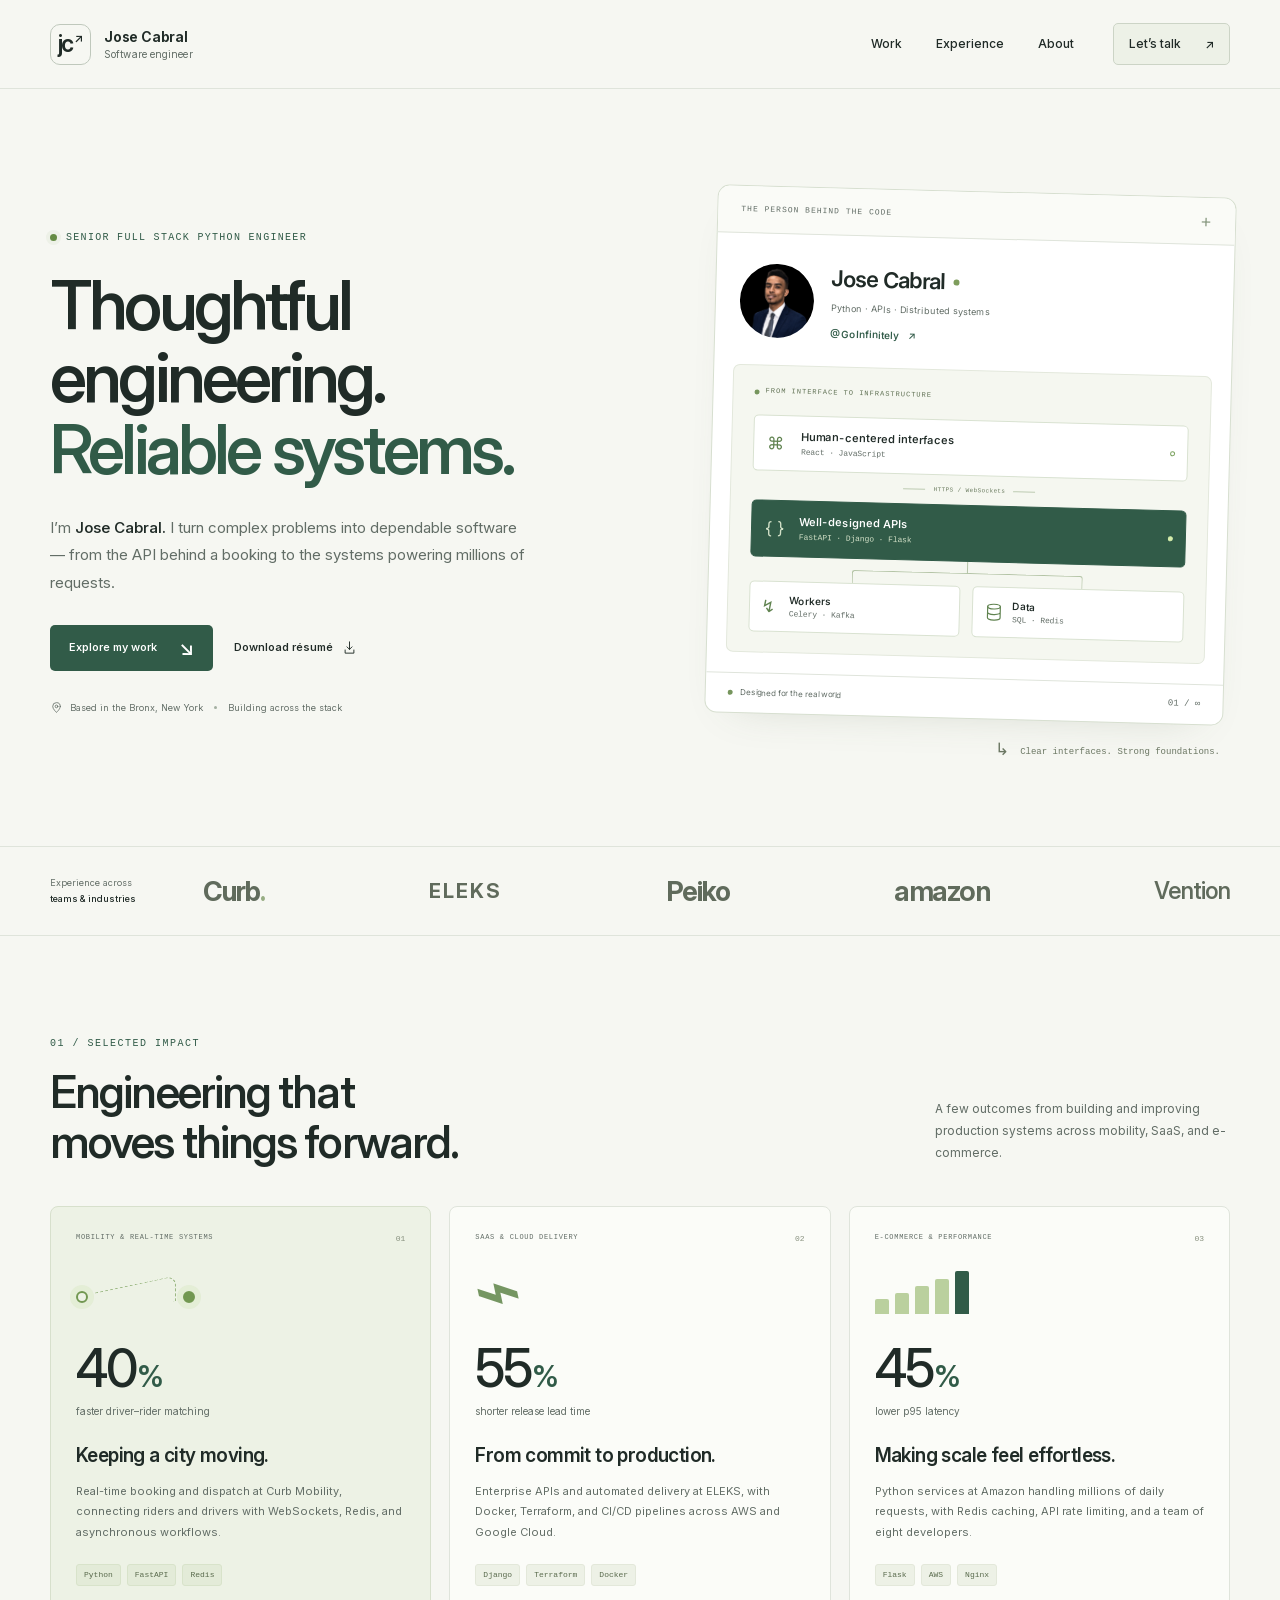
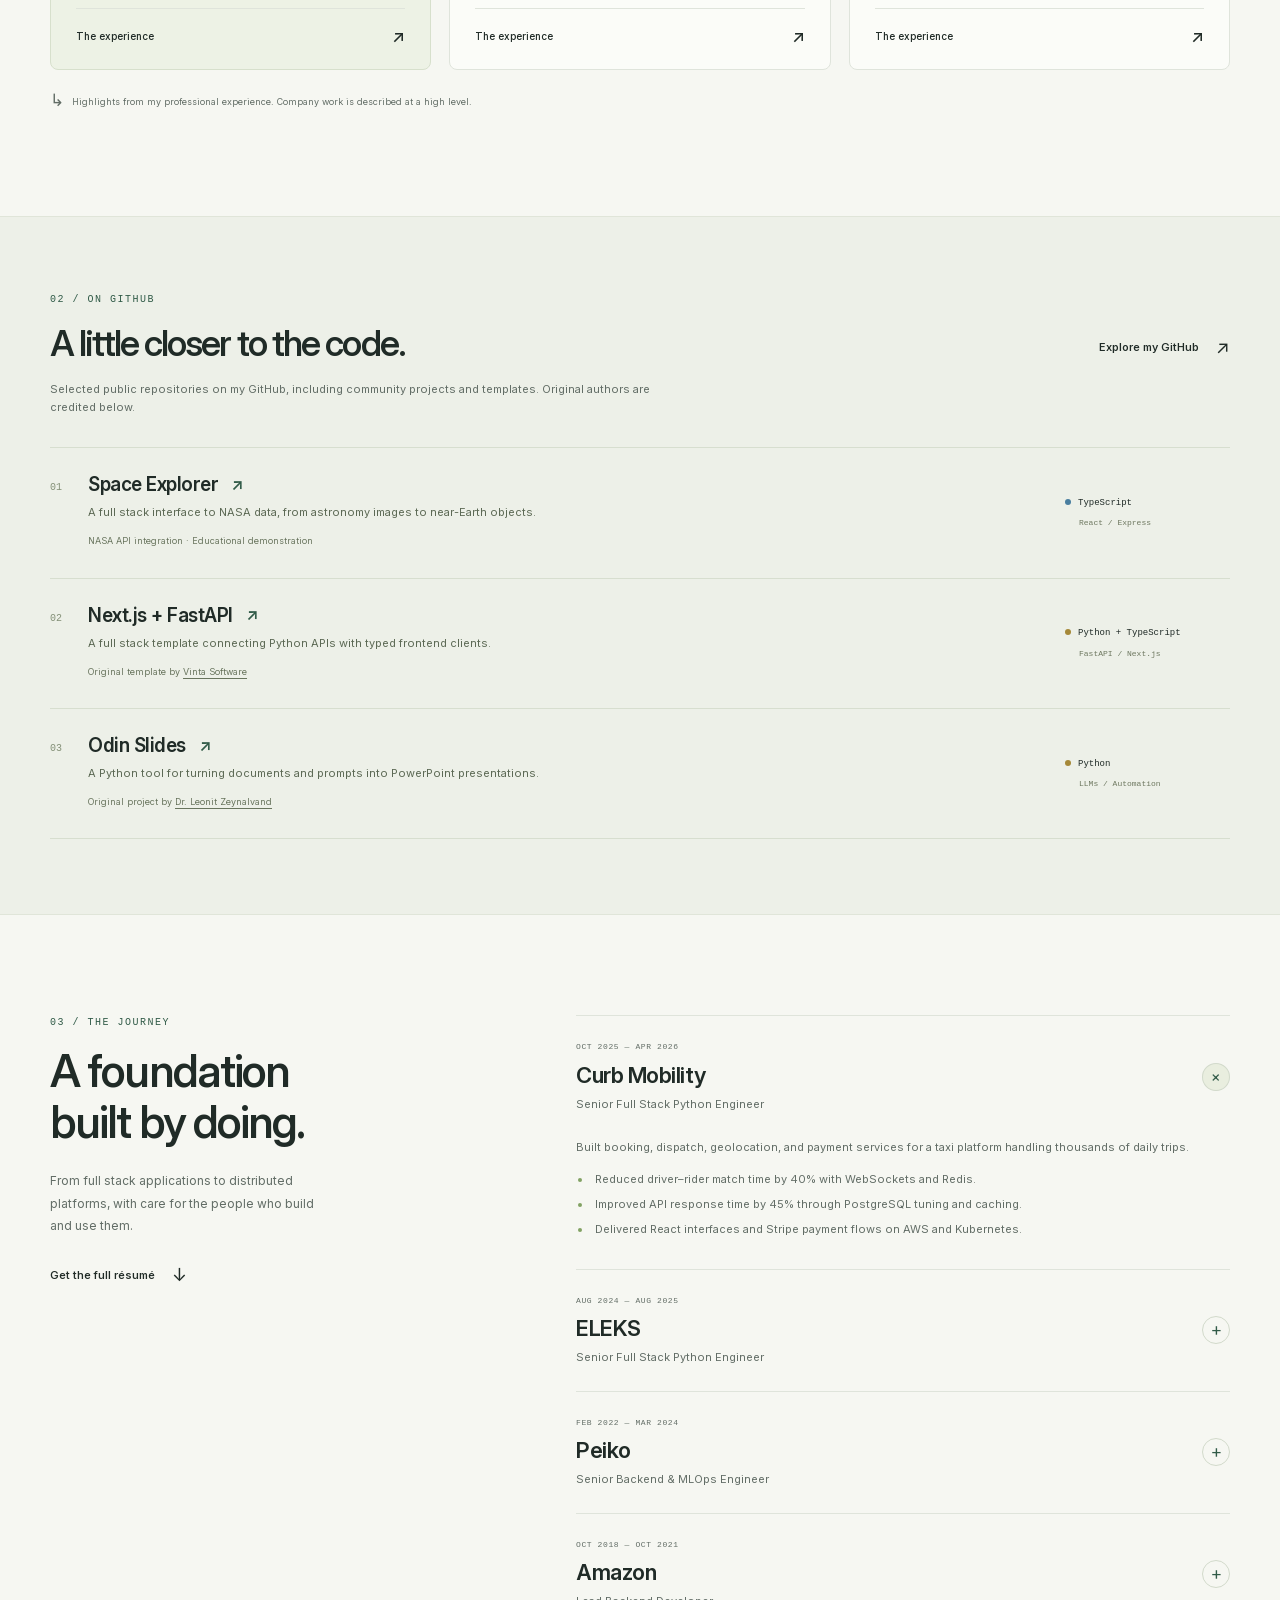
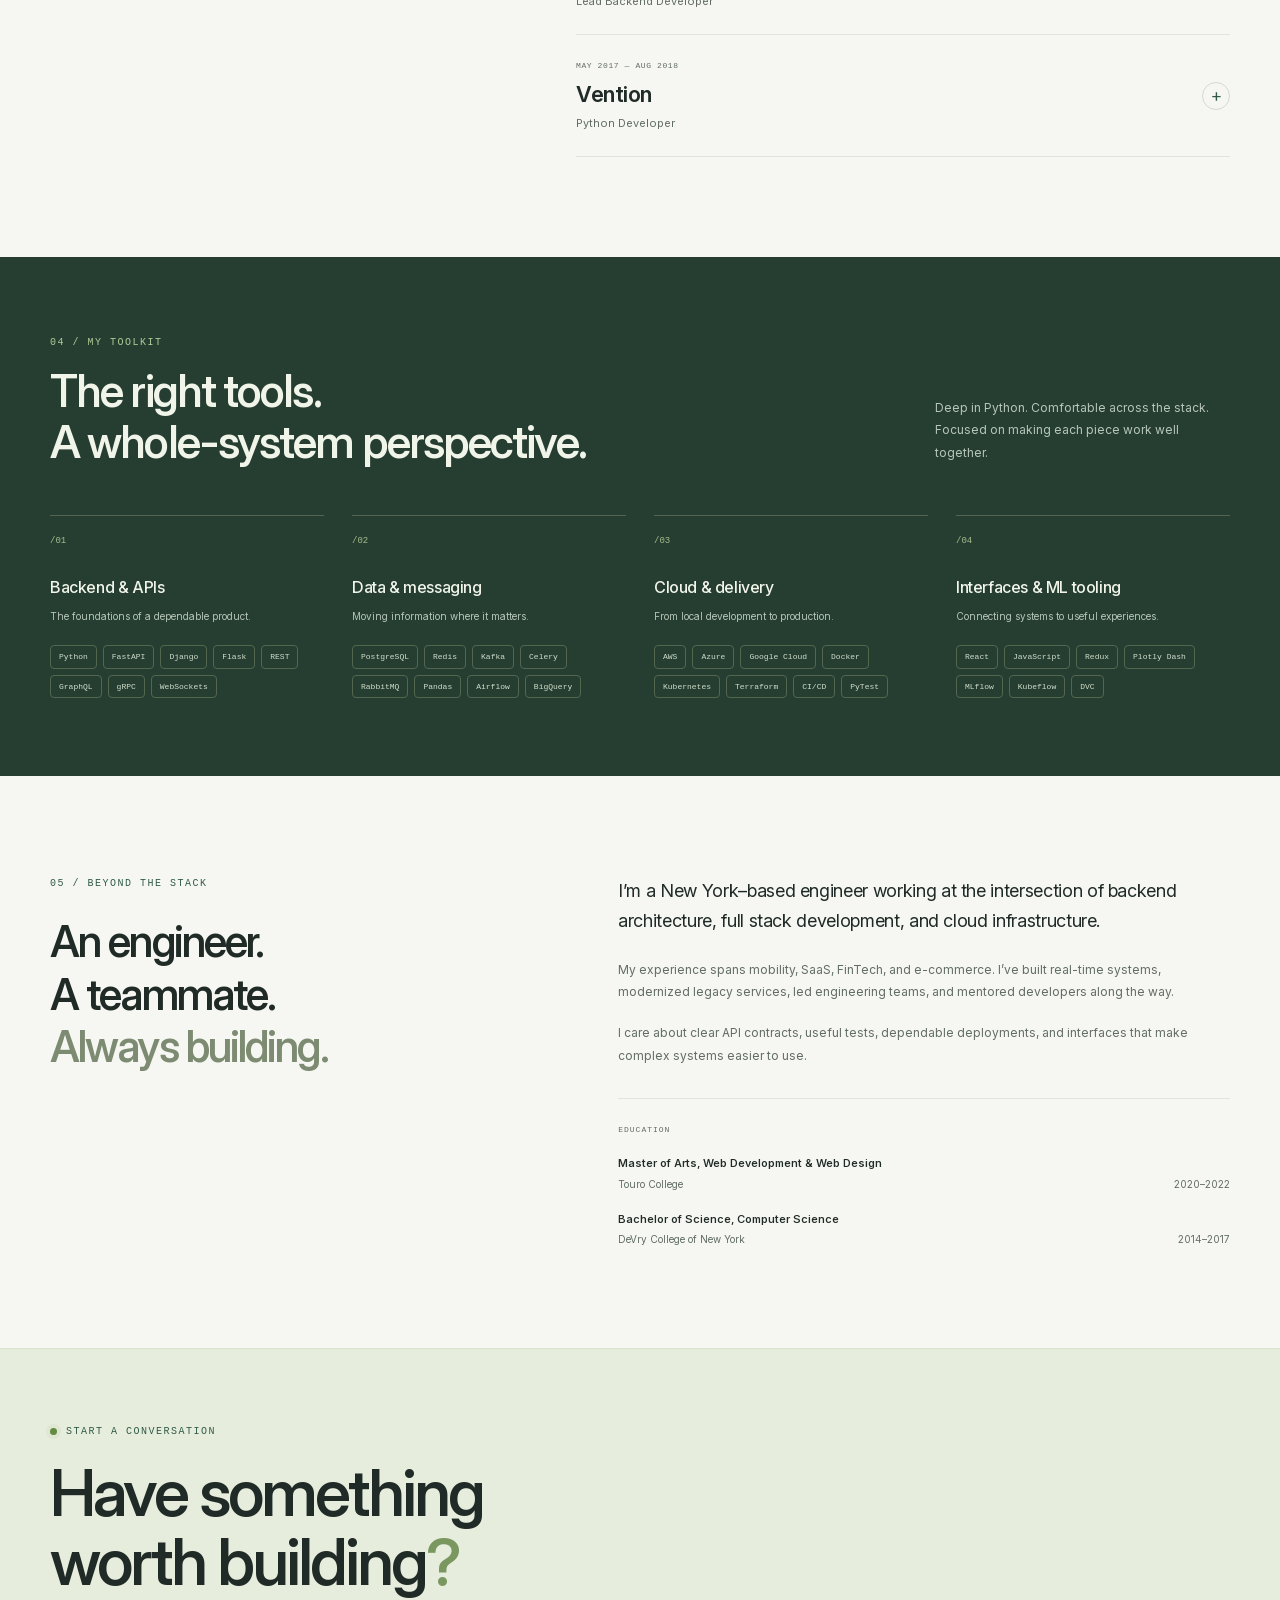
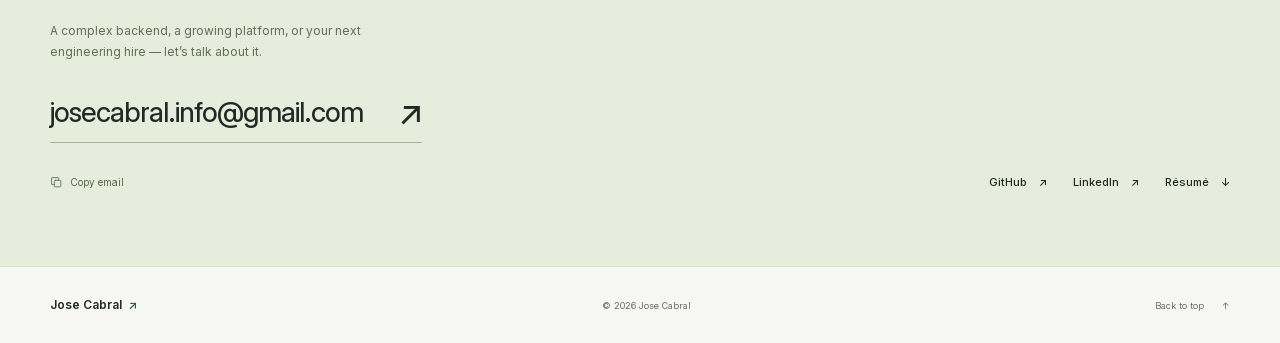
==== commit 73173739: "Add supplied portrait to portfolio" ====
--- a/docs/index.html
+++ b/docs/index.html
@@ -44,8 +44,7 @@
         <div class="engineer-card">
           <div class="card-topline"><span class="mono">THE PERSON BEHIND THE CODE</span><span class="tiny-cross" aria-hidden="true">+</span></div>
           <div class="profile-row">
-            <!-- Replace this monogram with assets/jose-cabral.png once the original portrait is supplied. -->
-            <img class="portrait" src="assets/portrait.svg" alt="JC monogram" width="84" height="84">
+            <img class="portrait" src="assets/jose-cabral.png" alt="Portrait of Jose Cabral" width="84" height="84">
             <div><p class="profile-name">Jose Cabral<span class="profile-dot" aria-hidden="true"></span></p><p class="profile-role">Python · APIs · Distributed systems</p><a class="profile-handle" href="https://github.com/GoInfinitely" target="_blank" rel="noopener noreferrer">@GoInfinitely <span aria-hidden="true">↗</span></a></div>
           </div>
           <div class="architecture" aria-label="My engineering focus: interfaces connected to APIs, workers, and data systems">
